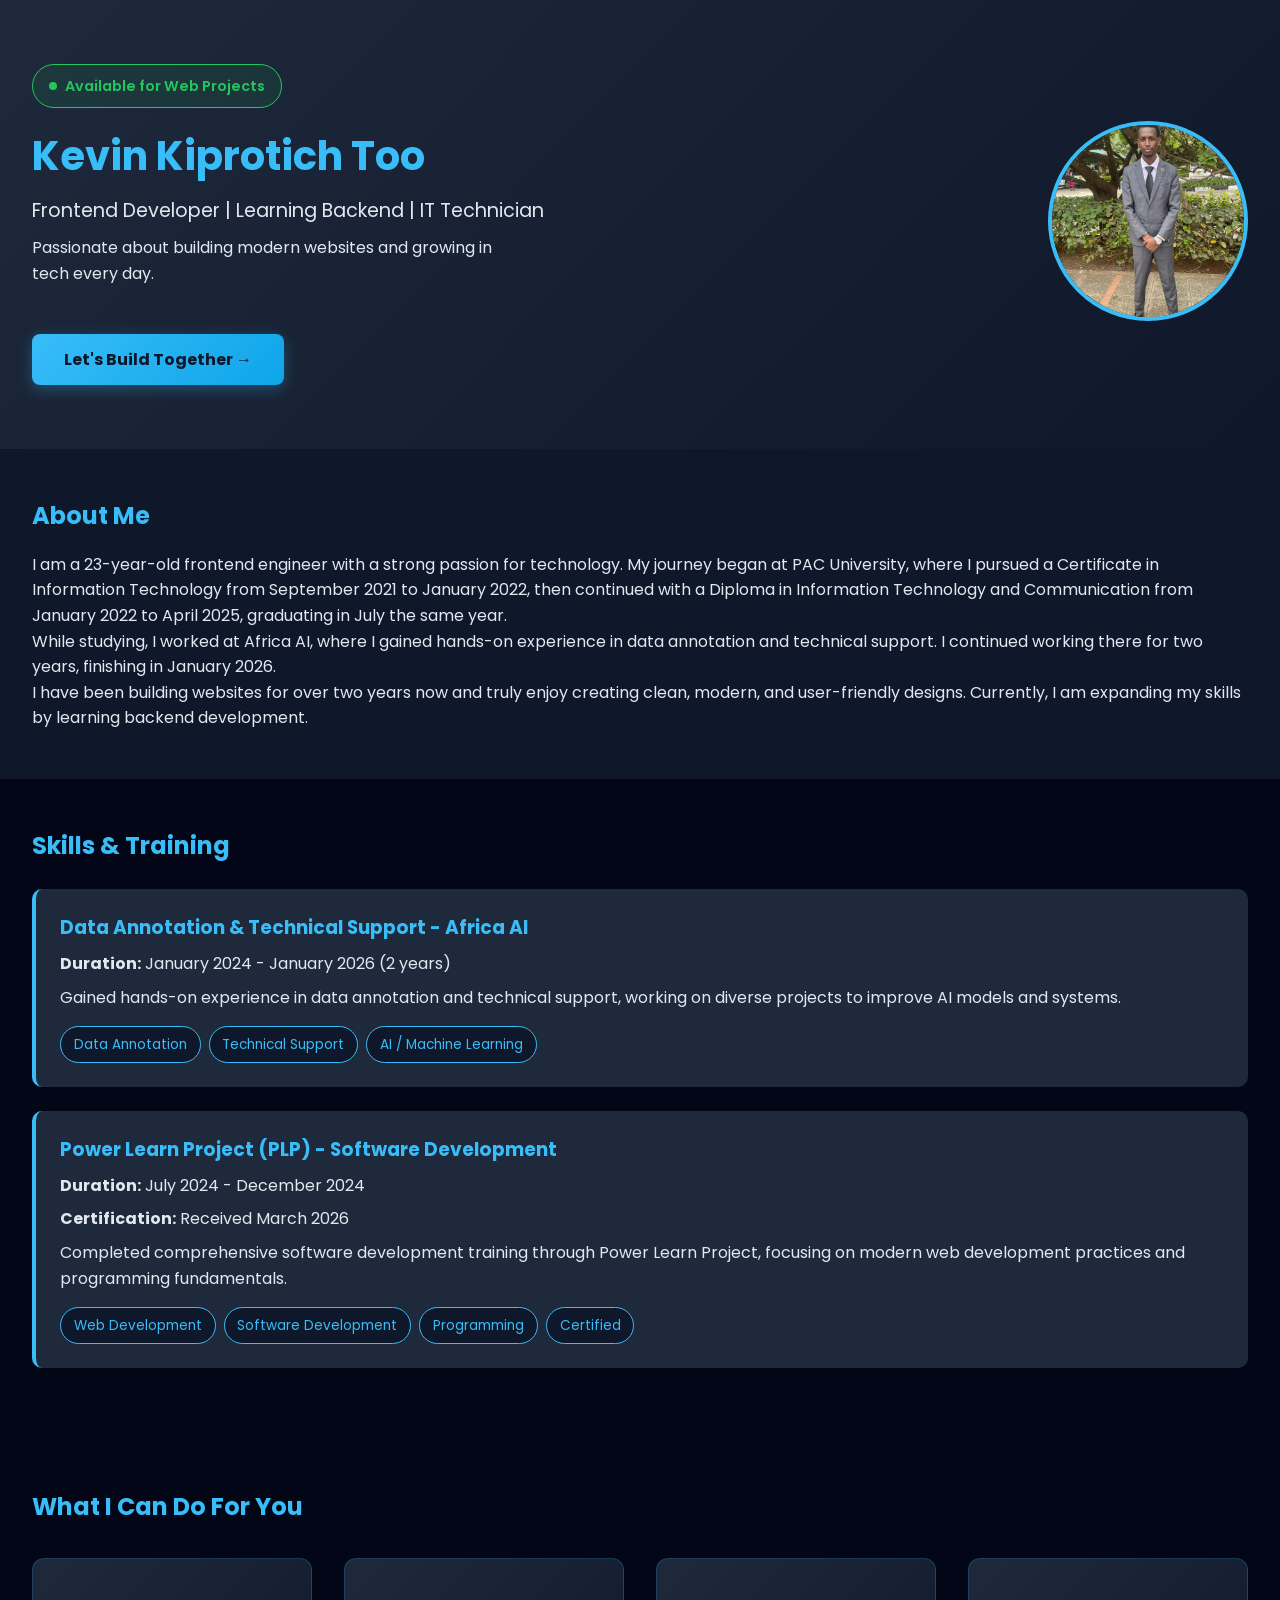
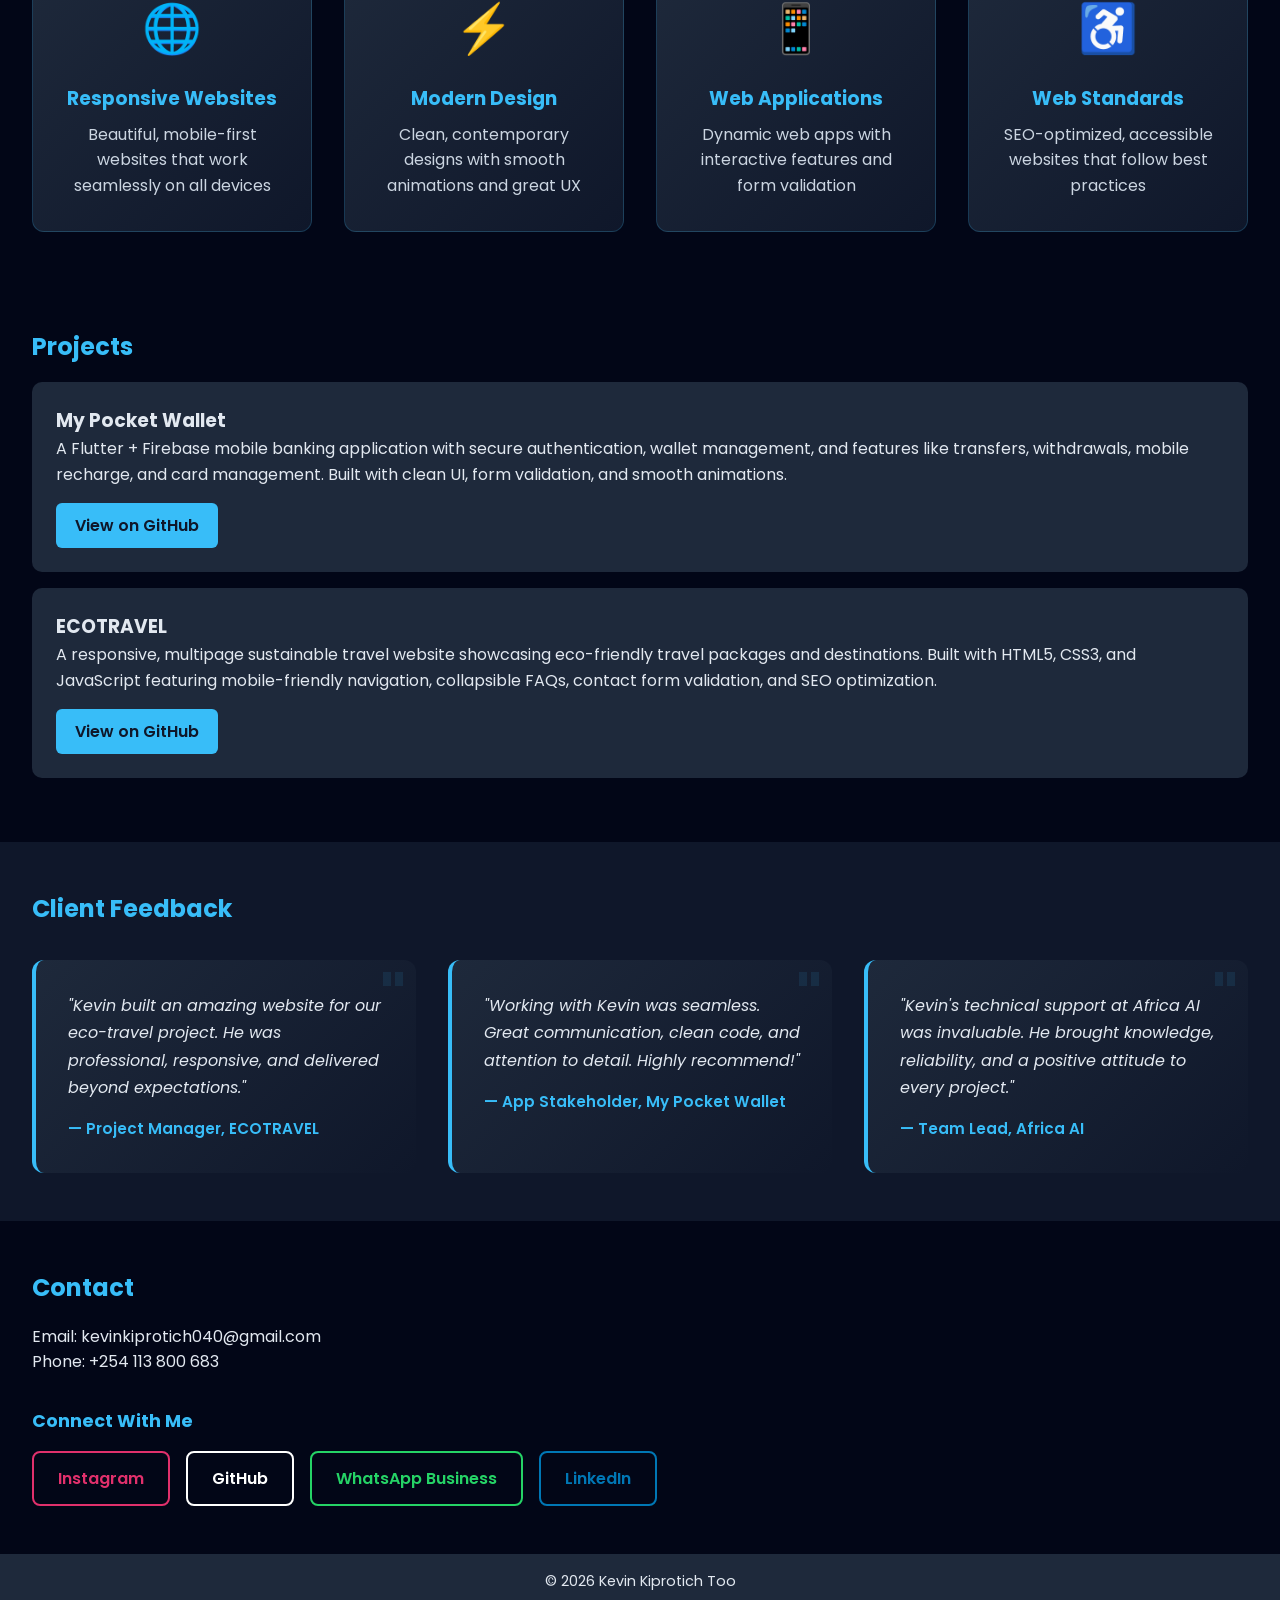
==== index.html @ 8121850d "Initial portfolio commit with projects, services, and testimonials" ====
<!DOCTYPE html>
<html lang="en">

<head>
    <meta charset="UTF-8">
    <meta name="viewport" content="width=device-width, initial-scale=1.0">
    <title>Kevin Kiprotich Too | Portfolio</title>
    <link rel="stylesheet" href="style.css">
</head>

<body>

    <header class="hero">
        <div class="hero-content">
            <div class="text">
                <div class="availability-badge">
                    <span class="pulse"></span>
                    Available for Web Projects
                </div>
                <h1>Kevin Kiprotich Too</h1>
                <p class="tagline">Frontend Developer | Learning Backend | IT Technician</p>
                <p class="intro">
                    Passionate about building modern websites and growing in tech every day.
                </p>
                <a href="#contact" class="cta-button">Let's Build Together →</a>
            </div>

            <!-- 🔥 ADD YOUR PHOTO HERE -->
            <div class="profile-pic">
                <img src="WhatsApp Image 2026-04-07 at 21.49.56.jpeg" alt="Kevin's Photo">
            </div>
        </div>
    </header>

    <section class="about">
        <h2>About Me</h2>
        <p>
            I am a 23-year-old frontend engineer with a strong passion for technology.
            My journey began at PAC University, where I pursued a Certificate in Information Technology
            from September 2021 to January 2022, then continued with a Diploma in Information Technology
            and Communication from January 2022 to April 2025, graduating in July the same year.
        </p>

        <p>
            While studying, I worked at Africa AI, where I gained hands-on experience in data annotation
            and technical support. I continued working there for two years, finishing in January 2026.
        </p>

        <p>
            I have been building websites for over two years now and truly enjoy creating clean, modern,
            and user-friendly designs. Currently, I am expanding my skills by learning backend development.
        </p>
    </section>

    <section class="skills">
        <h2>Skills & Training</h2>
        <div class="skill-card">
            <h3>Data Annotation & Technical Support - Africa AI</h3>
            <p><strong>Duration:</strong> January 2024 - January 2026 (2 years)</p>
            <p>Gained hands-on experience in data annotation and technical support, working on diverse projects to improve AI models and systems.</p>
            <div class="skill-tags">
                <span class="tag">Data Annotation</span>
                <span class="tag">Technical Support</span>
                <span class="tag">AI / Machine Learning</span>
            </div>
        </div>

        <div class="skill-card">
            <h3>Power Learn Project (PLP) - Software Development</h3>
            <p><strong>Duration:</strong> July 2024 - December 2024</p>
            <p><strong>Certification:</strong> Received March 2026</p>
            <p>Completed comprehensive software development training through Power Learn Project, focusing on modern web
                development practices and programming fundamentals.</p>
            <div class="skill-tags">
                <span class="tag">Web Development</span>
                <span class="tag">Software Development</span>
                <span class="tag">Programming</span>
                <span class="tag">Certified</span>
            </div>
        </div>
    </section>

    <section class="services">
        <h2>What I Can Do For You</h2>
        <div class="services-grid">
            <div class="service-card">
                <div class="service-icon">🌐</div>
                <h3>Responsive Websites</h3>
                <p>Beautiful, mobile-first websites that work seamlessly on all devices</p>
            </div>
            <div class="service-card">
                <div class="service-icon">⚡</div>
                <h3>Modern Design</h3>
                <p>Clean, contemporary designs with smooth animations and great UX</p>
            </div>
            <div class="service-card">
                <div class="service-icon">📱</div>
                <h3>Web Applications</h3>
                <p>Dynamic web apps with interactive features and form validation</p>
            </div>
            <div class="service-card">
                <div class="service-icon">♿</div>
                <h3>Web Standards</h3>
                <p>SEO-optimized, accessible websites that follow best practices</p>
            </div>
        </div>
    </section>

    <section class="projects">
        <h2>Projects</h2>
        
        <div class="project-card">
            <h3>My Pocket Wallet</h3>
            <p>A Flutter + Firebase mobile banking application with secure authentication, wallet management, and features like transfers, withdrawals, mobile recharge, and card management. Built with clean UI, form validation, and smooth animations.</p>
            <a href="https://github.com/kevinkiprotichtoo/mypocketwallet" target="_blank" class="project-link">View on GitHub</a>
        </div>

        <div class="project-card">
            <h3>ECOTRAVEL</h3>
            <p>A responsive, multipage sustainable travel website showcasing eco-friendly travel packages and destinations. Built with HTML5, CSS3, and JavaScript featuring mobile-friendly navigation, collapsible FAQs, contact form validation, and SEO optimization.</p>
            <a href="https://github.com/kevinkiprotichtoo/ECOTRAVEL" target="_blank" class="project-link">View on GitHub</a>
        </div>
    </section>

    <section class="testimonials">
        <h2>Client Feedback</h2>
        <div class="testimonial-grid">
            <div class="testimonial-card">
                <p class="testimonial-text">"Kevin built an amazing website for our eco-travel project. He was professional, responsive, and delivered beyond expectations."</p>
                <p class="testimonial-author">— Project Manager, ECOTRAVEL</p>
            </div>
            <div class="testimonial-card">
                <p class="testimonial-text">"Working with Kevin was seamless. Great communication, clean code, and attention to detail. Highly recommend!"</p>
                <p class="testimonial-author">— App Stakeholder, My Pocket Wallet</p>
            </div>
            <div class="testimonial-card">
                <p class="testimonial-text">"Kevin's technical support at Africa AI was invaluable. He brought knowledge, reliability, and a positive attitude to every project."</p>
                <p class="testimonial-author">— Team Lead, Africa AI</p>
            </div>
        </div>
    </section>

    <section class="contact" id="contact">
        <h2>Contact</h2>
        <p>Email: kevinkiprotich040@gmail.com</p>
        <p>Phone: +254 113 800 683</p>

        <div class="social-links">
            <h3>Connect With Me</h3>
            <div class="social-icons">
                <a href="https://www.instagram.com/kevin.t.o.o" target="_blank"
                    class="social-link instagram">Instagram</a>
                <a href="https://www.github.com/kevinkiprotichtoo" target="_blank" class="social-link github">GitHub</a>
                <a href="https://wa.me/+46707243148" target="_blank" class="social-link whatsapp">WhatsApp
                    Business</a>
                <a href="https://www.linkedin.com/in/kevin-kiprotich" target="_blank"
                    class="social-link linkedin">LinkedIn</a>
            </div>
        </div>
    </section>

    <footer>
        <p>© 2026 Kevin Kiprotich Too</p>
    </footer>

</body>

</html>
---- style.css ----
@import url('https://fonts.googleapis.com/css2?family=Poppins:wght@300;400;600&display=swap');

* {
    margin: 0;
    padding: 0;
    box-sizing: border-box;
}

body {
    font-family: 'Poppins', sans-serif;
    background: #0f172a;
    color: #e2e8f0;
    line-height: 1.6;
}

/* HERO SECTION */
.hero {
    padding: 4rem 2rem;
    background: linear-gradient(135deg, #1e293b, #0f172a);
}

.hero-content {
    display: flex;
    align-items: center;
    justify-content: space-between;
    flex-wrap: wrap;
    gap: 2rem;
}

.text h1 {
    font-size: 2.5rem;
    color: #38bdf8;
}

.tagline {
    font-size: 1.2rem;
    margin: 0.5rem 0;
}

.intro {
    max-width: 500px;
    margin-bottom: 1.5rem;
}

/* AVAILABILITY BADGE */
.availability-badge {
    display: inline-flex;
    align-items: center;
    gap: 0.5rem;
    background: rgba(34, 197, 94, 0.1);
    border: 1px solid #22c55e;
    color: #22c55e;
    padding: 0.6rem 1rem;
    border-radius: 50px;
    font-size: 0.9rem;
    font-weight: 600;
    margin-bottom: 1rem;
    animation: fadeInUp 0.6s ease;
}

.pulse {
    display: inline-block;
    width: 8px;
    height: 8px;
    background: #22c55e;
    border-radius: 50%;
    animation: pulse 2s infinite;
}

@keyframes pulse {
    0% {
        box-shadow: 0 0 0 0 rgba(34, 197, 94, 0.7);
    }

    70% {
        box-shadow: 0 0 0 10px rgba(34, 197, 94, 0);
    }

    100% {
        box-shadow: 0 0 0 0 rgba(34, 197, 94, 0);
    }
}

@keyframes fadeInUp {
    from {
        opacity: 0;
        transform: translateY(20px);
    }

    to {
        opacity: 1;
        transform: translateY(0);
    }
}

/* CTA BUTTON */
.cta-button {
    display: inline-block;
    margin-top: 1.5rem;
    padding: 0.8rem 2rem;
    background: linear-gradient(135deg, #38bdf8, #0ea5e9);
    color: #0f172a;
    text-decoration: none;
    border-radius: 8px;
    font-weight: 700;
    font-size: 1rem;
    transition: all 0.3s ease;
    border: none;
    cursor: pointer;
    box-shadow: 0 4px 15px rgba(56, 189, 248, 0.3);
}

.cta-button:hover {
    transform: translateY(-3px);
    box-shadow: 0 6px 20px rgba(56, 189, 248, 0.5);
    background: linear-gradient(135deg, #0ea5e9, #38bdf8);
}

/* PROFILE IMAGE */
.profile-pic img {
    width: 200px;
    height: 200px;
    object-fit: cover;
    border-radius: 50%;
    border: 4px solid #38bdf8;
}

/* SECTIONS */
section {
    padding: 3rem 2rem;
}

h2 {
    margin-bottom: 1rem;
    color: #38bdf8;
}

/* SERVICES SECTION */
.services {
    background: #020617;
}

.services-grid {
    display: grid;
    grid-template-columns: repeat(auto-fit, minmax(250px, 1fr));
    gap: 2rem;
    margin-top: 2rem;
}

.service-card {
    background: linear-gradient(135deg, #1e293b, #0f172a);
    padding: 2rem;
    border-radius: 12px;
    text-align: center;
    border: 1px solid rgba(56, 189, 248, 0.2);
    transition: all 0.3s ease;
}

.service-card:hover {
    border-color: #38bdf8;
    box-shadow: 0 8px 25px rgba(56, 189, 248, 0.15);
    transform: translateY(-5px);
}

.service-icon {
    font-size: 3rem;
    margin-bottom: 1rem;
}

.service-card h3 {
    color: #38bdf8;
    margin-bottom: 0.5rem;
}

.service-card p {
    color: #cbd5e1;
    line-height: 1.6;
}

/* TESTIMONIALS SECTION */
.testimonials {
    background: #0f172a;
}

.testimonial-grid {
    display: grid;
    grid-template-columns: repeat(auto-fit, minmax(280px, 1fr));
    gap: 2rem;
    margin-top: 2rem;
}

.testimonial-card {
    background: linear-gradient(135deg, #1e293b, #0f172a);
    padding: 2rem;
    border-radius: 12px;
    border-left: 4px solid #38bdf8;
    transition: all 0.3s ease;
    position: relative;
    overflow: hidden;
}

.testimonial-card::before {
    content: '"';
    position: absolute;
    top: -10px;
    right: 10px;
    font-size: 4rem;
    color: rgba(56, 189, 248, 0.1);
    font-weight: bold;
}

.testimonial-card:hover {
    transform: translateY(-5px);
    box-shadow: 0 8px 25px rgba(56, 189, 248, 0.2);
    border-left-color: #0ea5e9;
}

.testimonial-text {
    color: #e2e8f0;
    font-style: italic;
    margin-bottom: 1rem;
    line-height: 1.7;
}

.testimonial-author {
    color: #38bdf8;
    font-weight: 600;
    font-size: 0.95rem;
}

.projects {
    background: #020617;
}

/* SKILLS */
.skills {
    background: #020617;
}

.skill-card {
    background: #1e293b;
    padding: 1.5rem;
    margin: 1.5rem 0;
    border-radius: 10px;
    border-left: 4px solid #38bdf8;
    transition: all 0.3s ease;
}

.skill-card:hover {
    transform: translateX(5px);
    box-shadow: 0 4px 12px rgba(56, 189, 248, 0.2);
}

.skill-card h3 {
    color: #38bdf8;
    margin-bottom: 0.5rem;
}

.skill-card p {
    margin: 0.5rem 0;
}

.skill-tags {
    display: flex;
    gap: 0.5rem;
    flex-wrap: wrap;
    margin-top: 1rem;
}

.tag {
    display: inline-block;
    background: #0f172a;
    color: #38bdf8;
    padding: 0.4rem 0.8rem;
    border-radius: 20px;
    font-size: 0.85rem;
    border: 1px solid #38bdf8;
}

.project-card {
    background: #1e293b;
    padding: 1.5rem;
    margin: 1rem 0;
    border-radius: 10px;
    transition: transform 0.3s ease;
}

.project-card:hover {
    transform: translateY(-5px);
}

.project-link {
    display: inline-block;
    margin-top: 1rem;
    padding: 0.6rem 1.2rem;
    background: #38bdf8;
    color: #0f172a;
    text-decoration: none;
    border-radius: 6px;
    font-weight: 600;
    transition: all 0.3s ease;
}

.project-link:hover {
    background: #0ea5e9;
    transform: translateY(-2px);
    box-shadow: 0 4px 8px rgba(56, 189, 248, 0.3);
}

/* CONTACT */
.contact {
    background: #020617;
}

.social-links {
    margin-top: 2rem;
}

.social-links h3 {
    font-size: 1.1rem;
    margin: 1.5rem 0 1rem 0;
    color: #38bdf8;
}

.social-icons {
    display: flex;
    gap: 1rem;
    flex-wrap: wrap;
}

.social-link {
    display: inline-block;
    padding: 0.8rem 1.5rem;
    border-radius: 8px;
    text-decoration: none;
    font-weight: 600;
    transition: all 0.3s ease;
    border: 2px solid #38bdf8;
    color: #38bdf8;
}

.social-link:hover {
    background: #38bdf8;
    color: #0f172a;
    transform: translateY(-3px);
}

.social-link.instagram {
    border-color: #e1306c;
    color: #e1306c;
}

.social-link.instagram:hover {
    background: #e1306c;
    color: white;
}

.social-link.github {
    border-color: #ffffff;
    color: #ffffff;
}

.social-link.github:hover {
    background: #ffffff;
    color: #0f172a;
}

.social-link.whatsapp {
    border-color: #25d366;
    color: #25d366;
}

.social-link.whatsapp:hover {
    background: #25d366;
    color: white;
}

.social-link.linkedin {
    border-color: #0077b5;
    color: #0077b5;
}

.social-link.linkedin:hover {
    background: #0077b5;
    color: white;
}

/* FOOTER */
footer {
    text-align: center;
    padding: 1rem;
    background: #1e293b;
    font-size: 0.9rem;
}
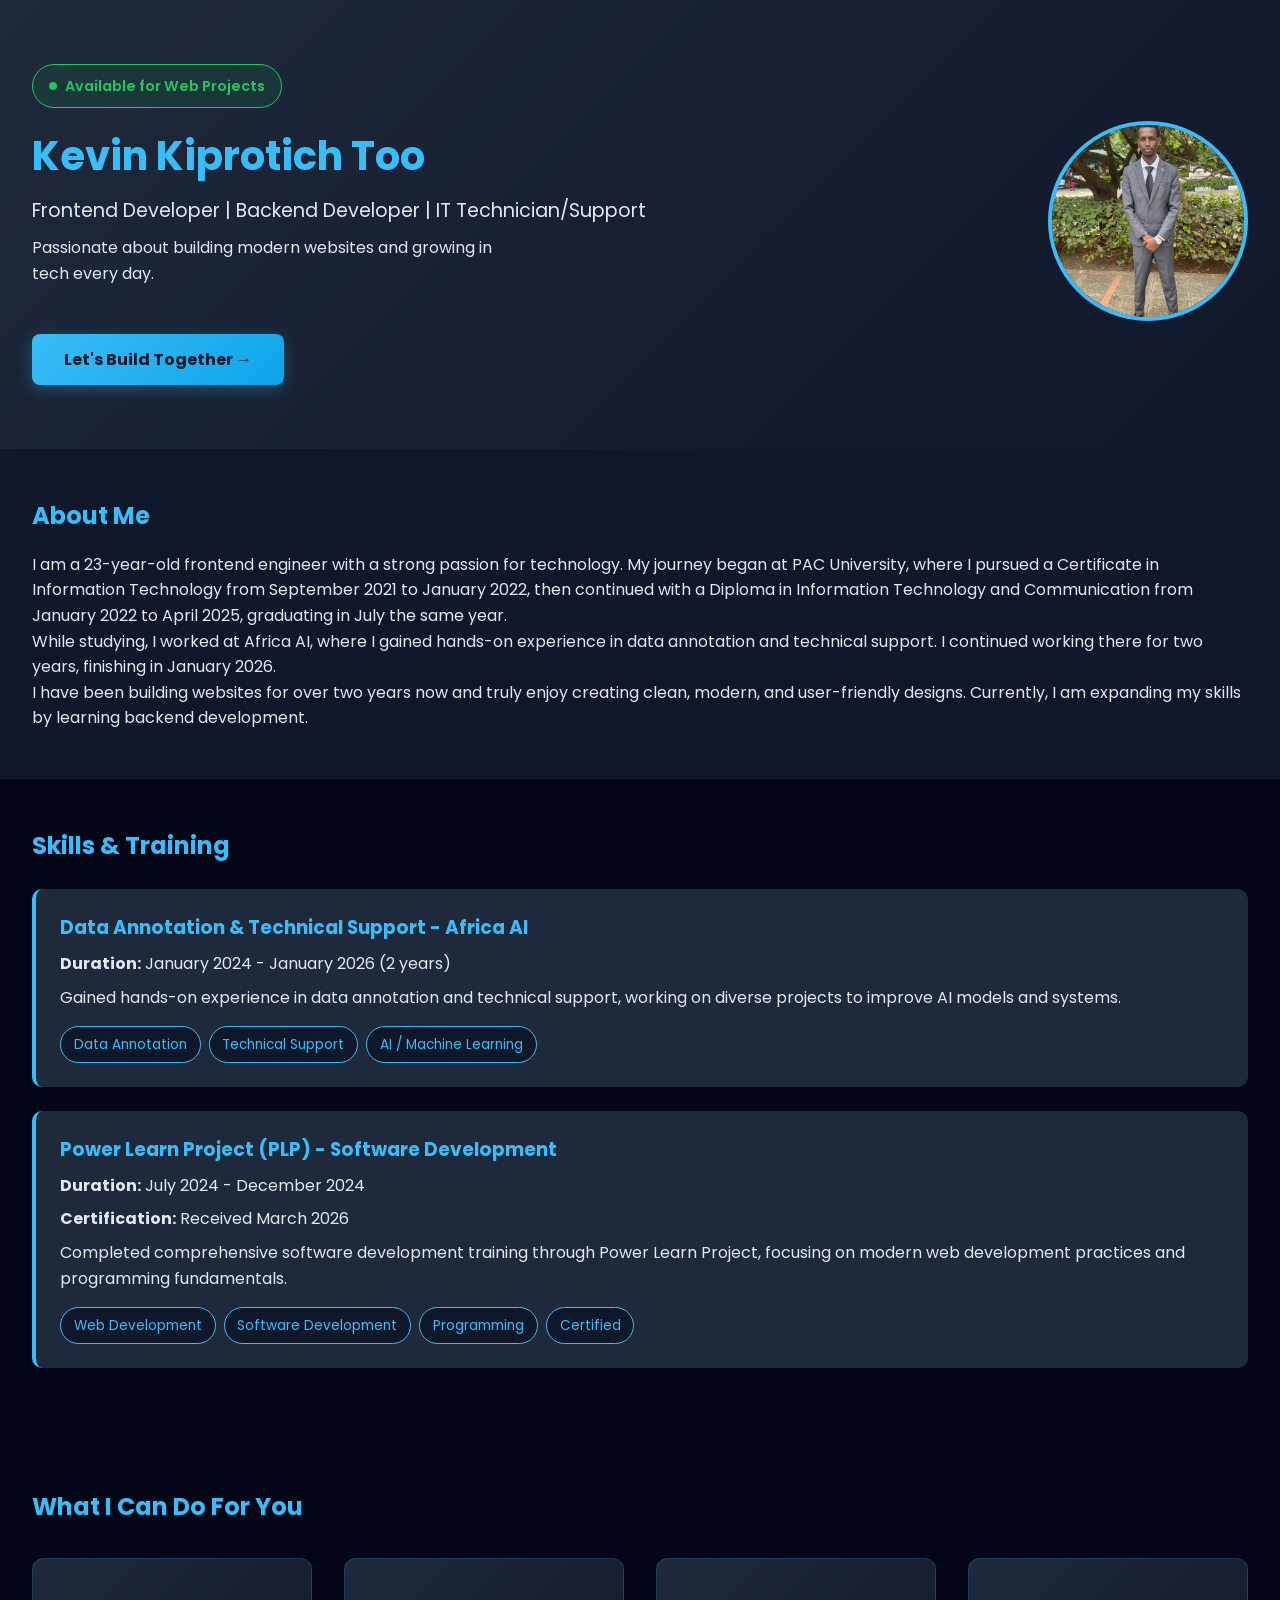
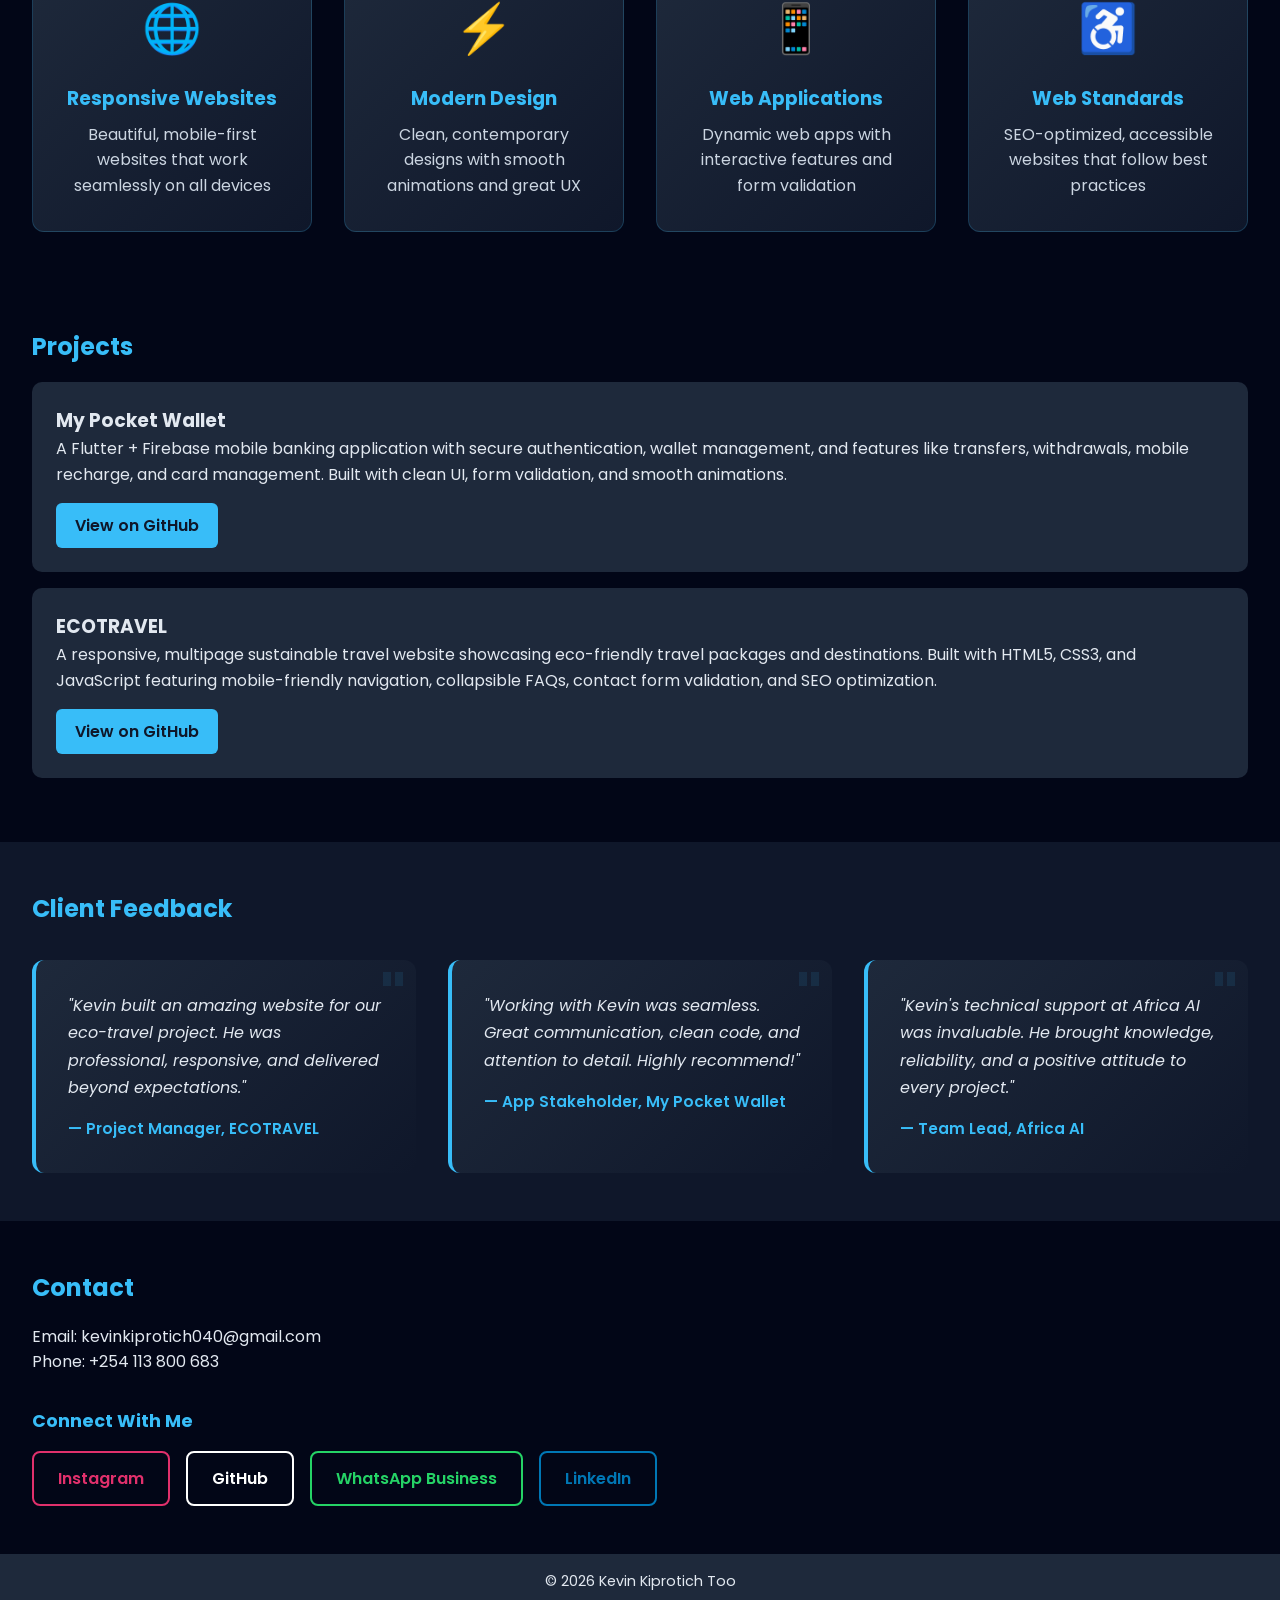
==== commit f4be3fe4: "Update index.html" ====
--- a/index.html
+++ b/index.html
@@ -2,6 +2,7 @@
 <html lang="en">
 
 <head>
+    <meta name="google-site-verification" content="0sAVorYccrfavv9SHjon3t3N6cPnzvGZSw_wMlHD08Y" />
     <meta charset="UTF-8">
     <meta name="viewport" content="width=device-width, initial-scale=1.0">
     <title>Kevin Kiprotich Too | Portfolio</title>
@@ -18,7 +19,7 @@
                     Available for Web Projects
                 </div>
                 <h1>Kevin Kiprotich Too</h1>
-                <p class="tagline">Frontend Developer | Learning Backend | IT Technician</p>
+                <p class="tagline">Frontend Developer | Backend Developer | IT Technician/Support</p>
                 <p class="intro">
                     Passionate about building modern websites and growing in tech every day.
                 </p>
@@ -165,4 +166,4 @@
 
 </body>
 
-</html>+</html>
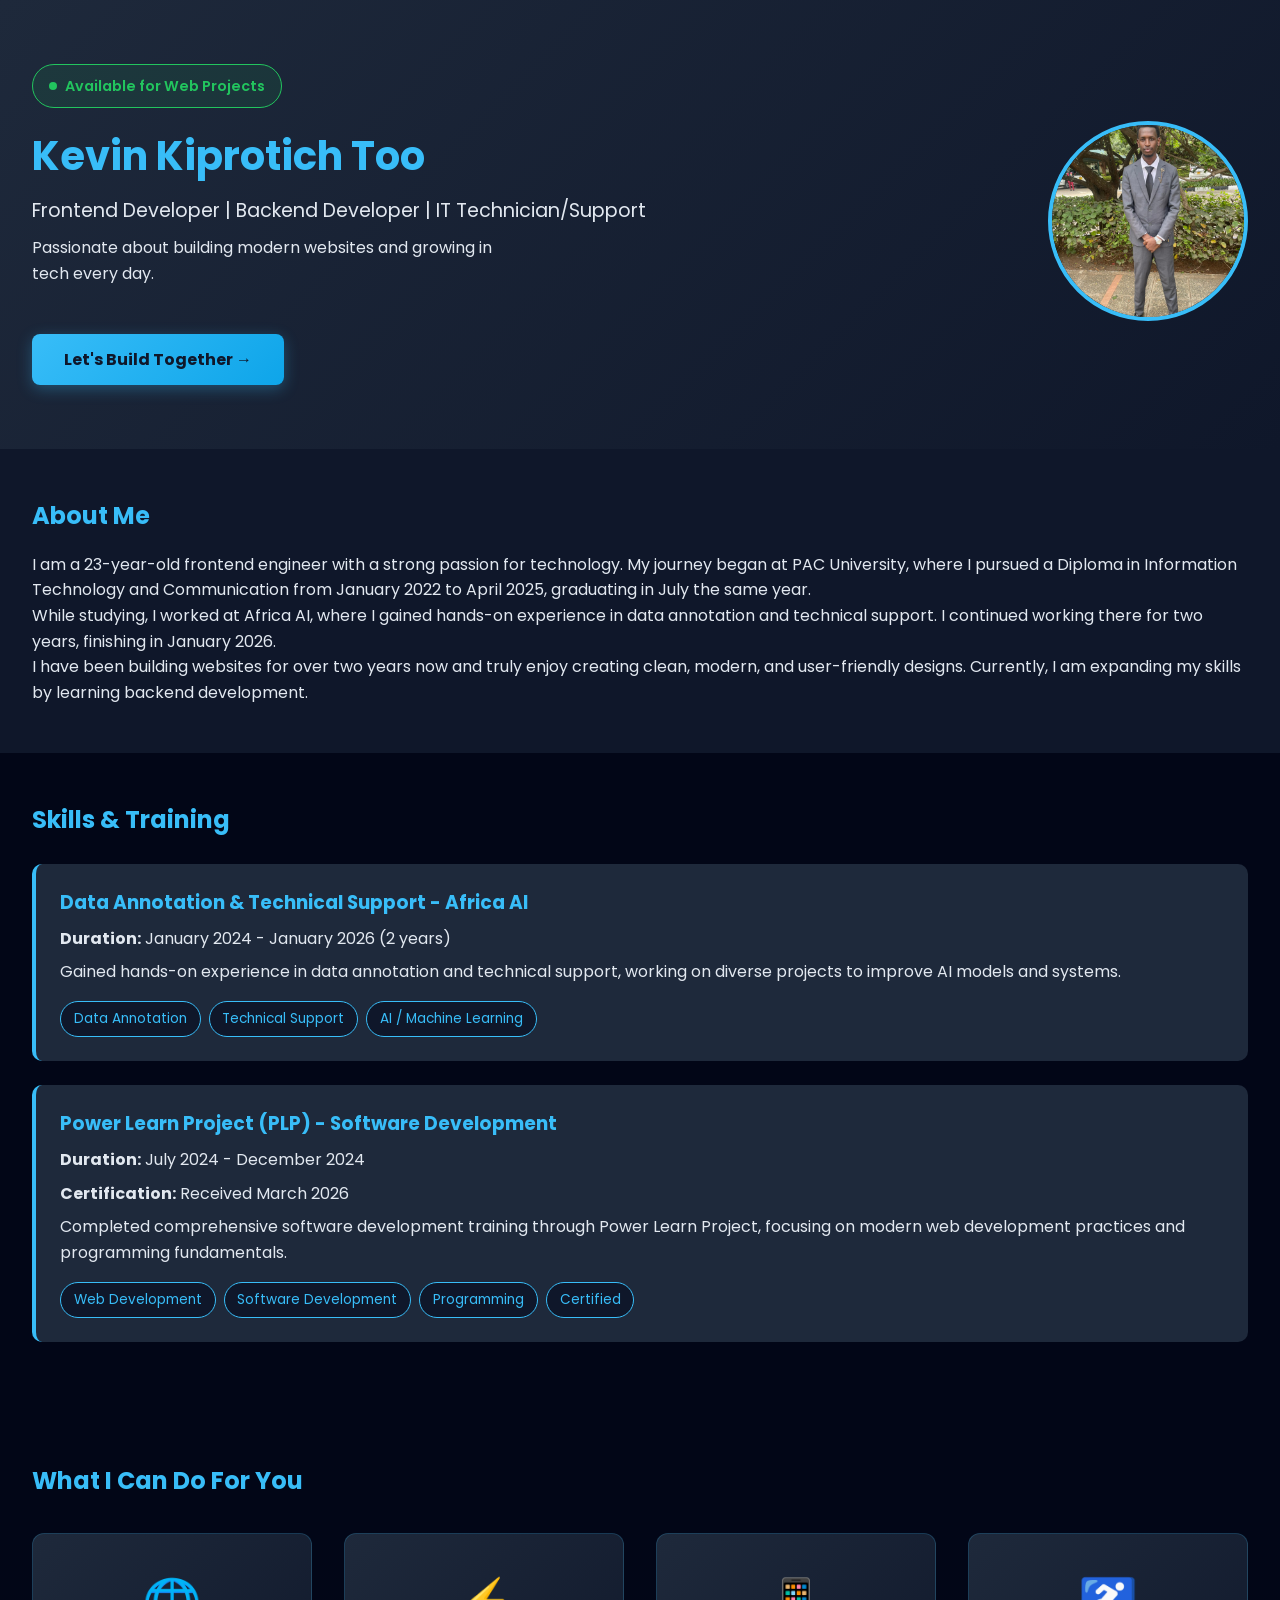
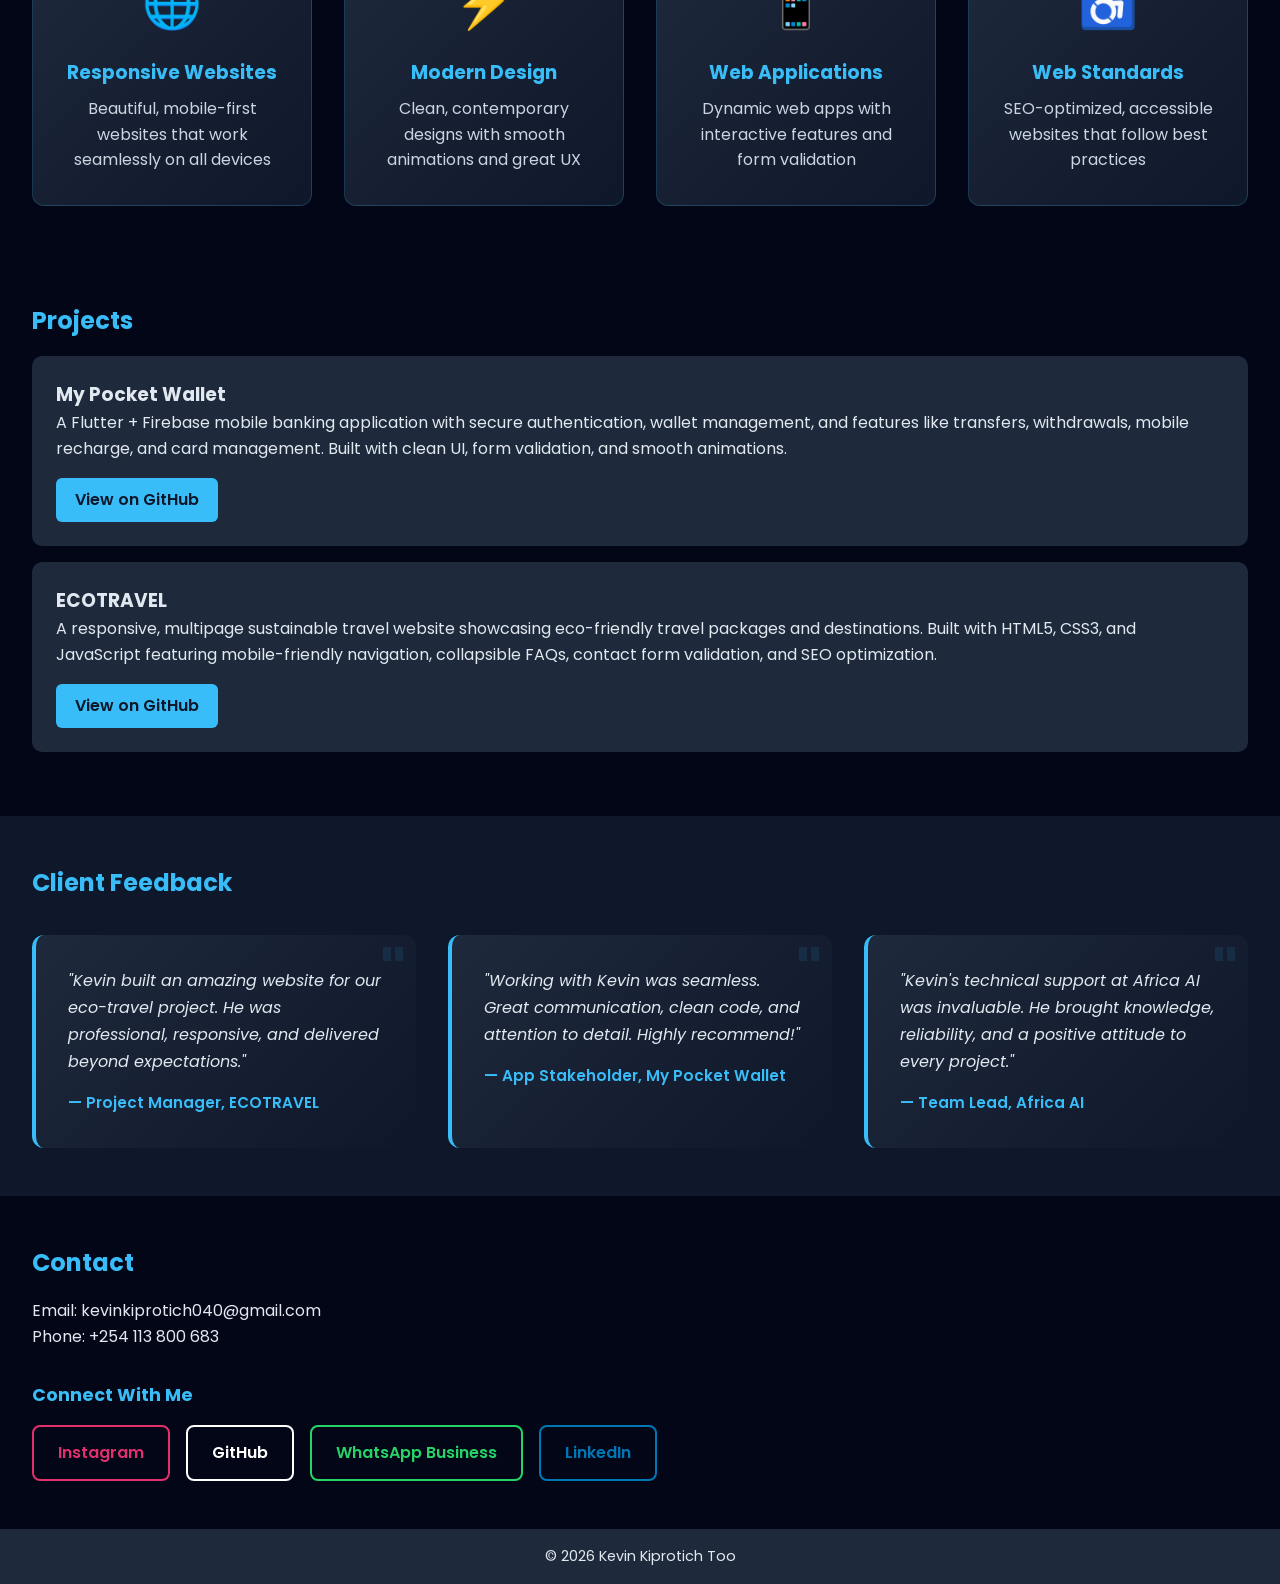
==== commit 552eb44f: "Update index.html" ====
--- a/index.html
+++ b/index.html
@@ -37,8 +37,7 @@
         <h2>About Me</h2>
         <p>
             I am a 23-year-old frontend engineer with a strong passion for technology.
-            My journey began at PAC University, where I pursued a Certificate in Information Technology
-            from September 2021 to January 2022, then continued with a Diploma in Information Technology
+            My journey began at PAC University, where I pursued a Diploma in Information Technology
             and Communication from January 2022 to April 2025, graduating in July the same year.
         </p>
 
